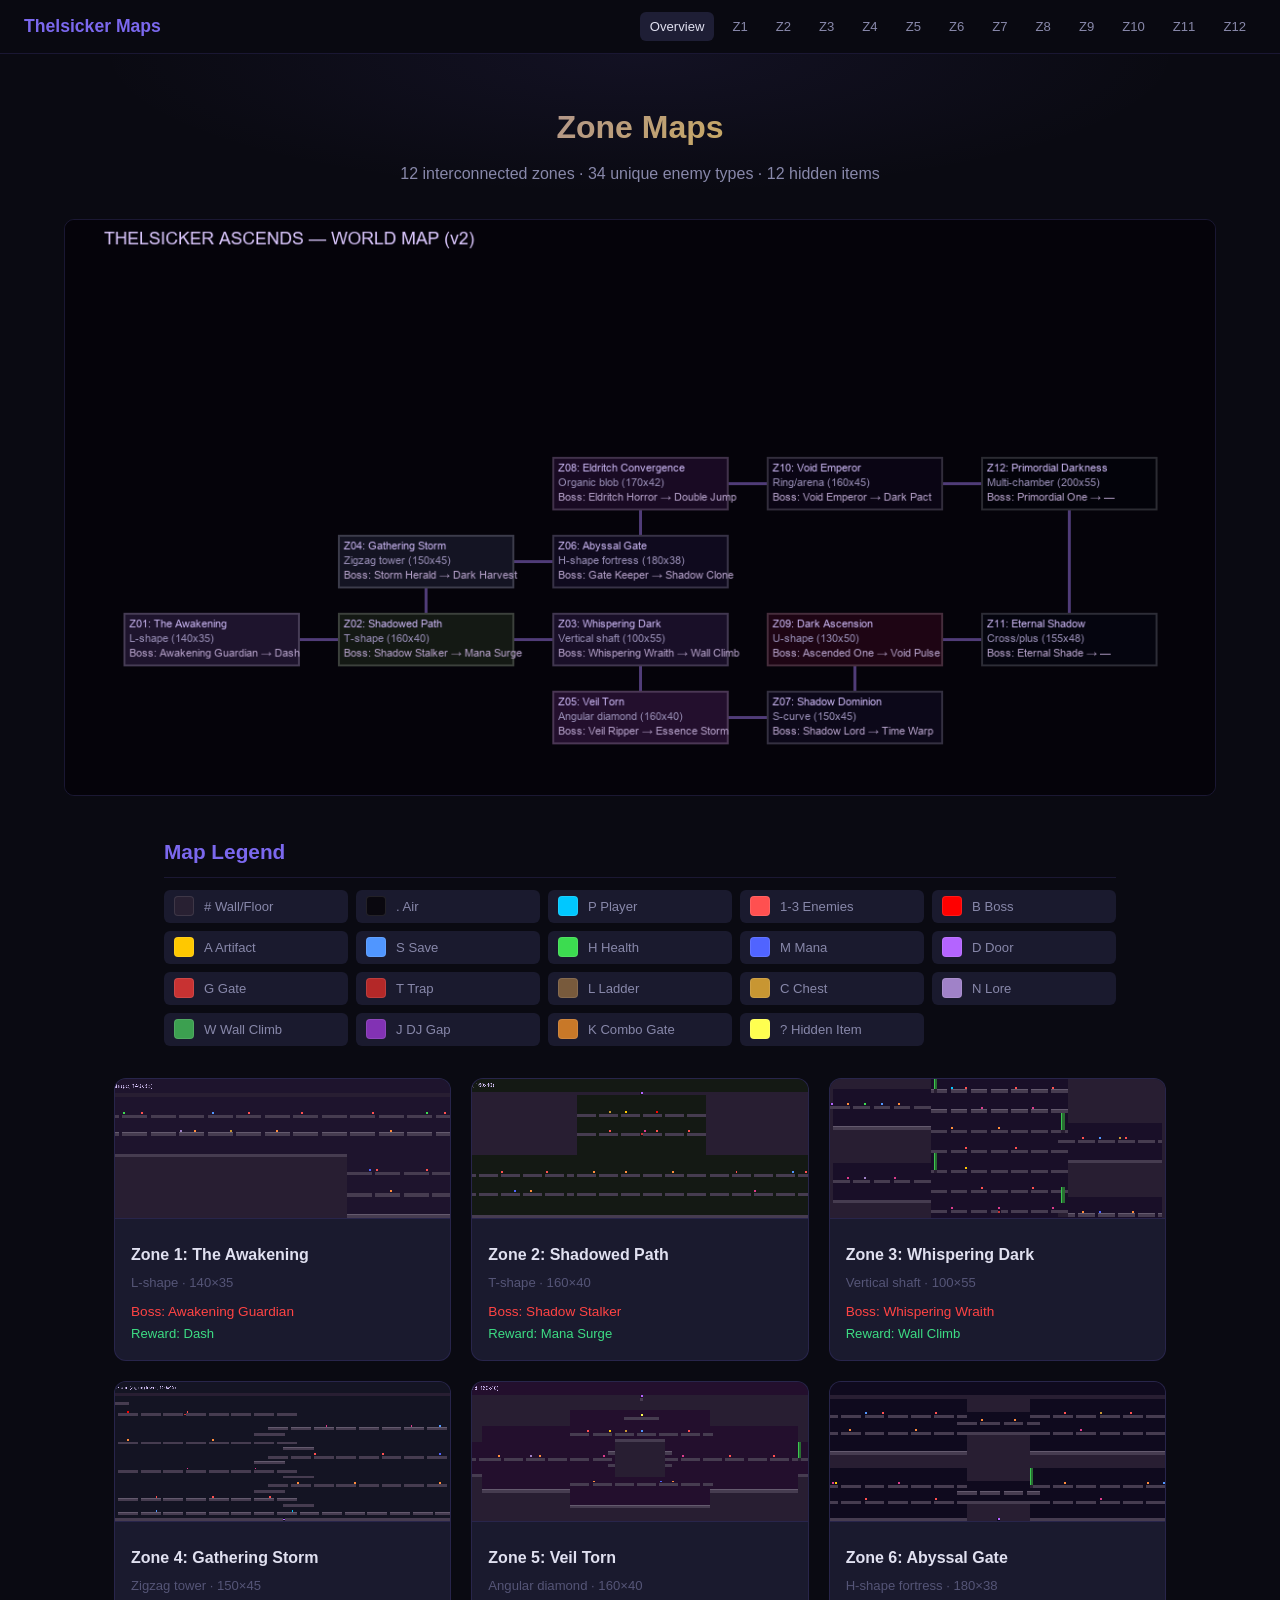
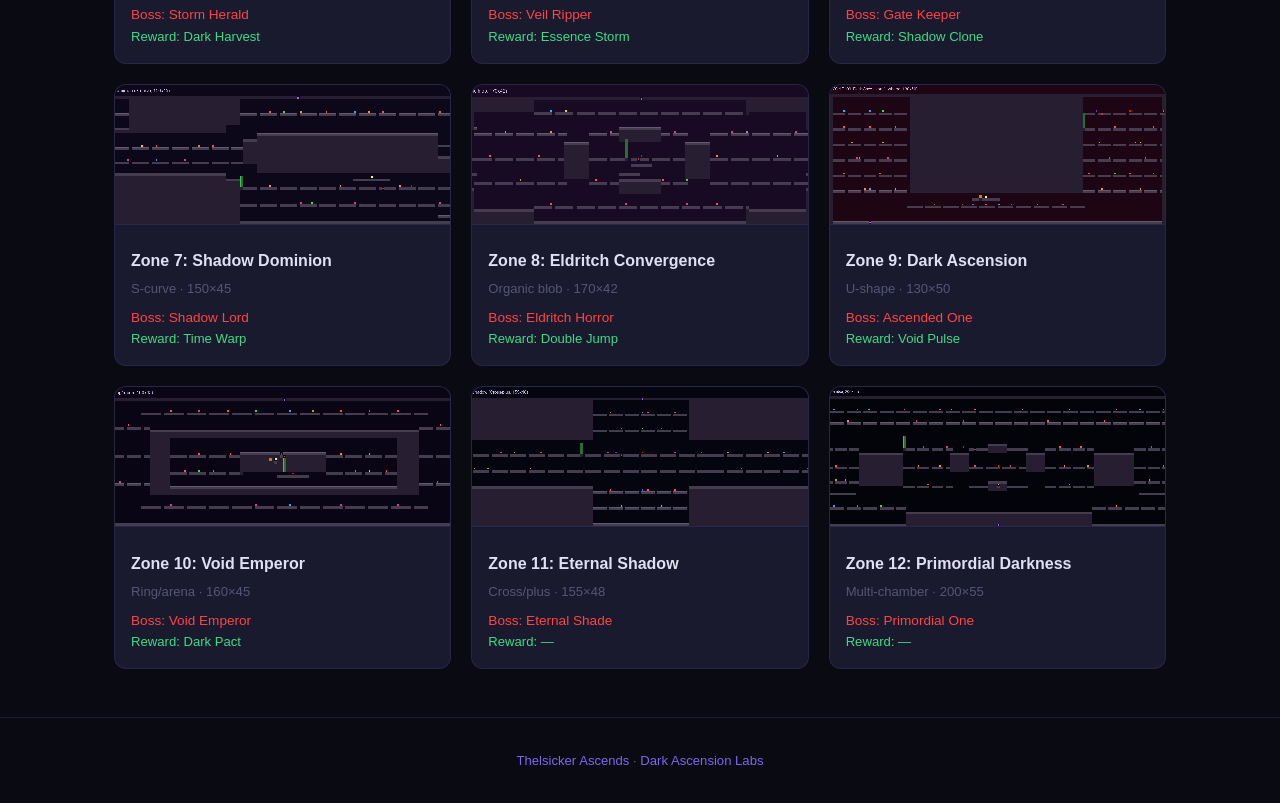
==== maps/index.html @ c5b7d069 "Add 12 zone map pages with redesigned maps - 12 individual zone pages with map images, enemy tables," ====
<!DOCTYPE html>
<html lang="en">
<head>
<meta charset="UTF-8">
<meta name="viewport" content="width=device-width, initial-scale=1.0">
<meta name="robots" content="noindex, nofollow">
<title>Zone Maps — Thelsicker Ascends</title>
<link rel="stylesheet" href="css/maps.css">
</head>
<body>
<header class="nav">
  <a href="index.html" class="nav-logo">Thelsicker Maps</a>
  <div class="nav-links">
<a href="index.html" class="active">Overview</a>
<a href="zone-01-awakening.html">Z1</a>
<a href="zone-02-shadowed-path.html">Z2</a>
<a href="zone-03-whispering-dark.html">Z3</a>
<a href="zone-04-gathering-storm.html">Z4</a>
<a href="zone-05-veil-torn.html">Z5</a>
<a href="zone-06-abyssal-gate.html">Z6</a>
<a href="zone-07-shadow-dominion.html">Z7</a>
<a href="zone-08-eldritch-convergence.html">Z8</a>
<a href="zone-09-dark-ascension.html">Z9</a>
<a href="zone-10-void-emperor.html">Z10</a>
<a href="zone-11-eternal-shadow.html">Z11</a>
<a href="zone-12-primordial-darkness.html">Z12</a>
  </div>
</header>

<div class="page-header">
  <h1>Zone Maps</h1>
  <p class="subtitle">12 interconnected zones &middot; 34 unique enemy types &middot; 12 hidden items</p>
</div>

<section class="world-map-container">
  <img src="images/world-map.png" alt="World Map" loading="lazy">
</section>

<section class="info-section">
  <h2>Map Legend</h2>
  <div class="legend-grid">
<div class="legend-item"><div class="legend-swatch" style="background:#282032"></div><span class="legend-label"># Wall/Floor</span></div>
<div class="legend-item"><div class="legend-swatch" style="background:#0a080f"></div><span class="legend-label">. Air</span></div>
<div class="legend-item"><div class="legend-swatch" style="background:#00c8ff"></div><span class="legend-label">P Player</span></div>
<div class="legend-item"><div class="legend-swatch" style="background:#ff5050"></div><span class="legend-label">1-3 Enemies</span></div>
<div class="legend-item"><div class="legend-swatch" style="background:#ff0000"></div><span class="legend-label">B Boss</span></div>
<div class="legend-item"><div class="legend-swatch" style="background:#ffc800"></div><span class="legend-label">A Artifact</span></div>
<div class="legend-item"><div class="legend-swatch" style="background:#5096ff"></div><span class="legend-label">S Save</span></div>
<div class="legend-item"><div class="legend-swatch" style="background:#3cdc50"></div><span class="legend-label">H Health</span></div>
<div class="legend-item"><div class="legend-swatch" style="background:#5064ff"></div><span class="legend-label">M Mana</span></div>
<div class="legend-item"><div class="legend-swatch" style="background:#b464ff"></div><span class="legend-label">D Door</span></div>
<div class="legend-item"><div class="legend-swatch" style="background:#c83232"></div><span class="legend-label">G Gate</span></div>
<div class="legend-item"><div class="legend-swatch" style="background:#b42828"></div><span class="legend-label">T Trap</span></div>
<div class="legend-item"><div class="legend-swatch" style="background:#785a3c"></div><span class="legend-label">L Ladder</span></div>
<div class="legend-item"><div class="legend-swatch" style="background:#c89632"></div><span class="legend-label">C Chest</span></div>
<div class="legend-item"><div class="legend-swatch" style="background:#a082c8"></div><span class="legend-label">N Lore</span></div>
<div class="legend-item"><div class="legend-swatch" style="background:#3ca050"></div><span class="legend-label">W Wall Climb</span></div>
<div class="legend-item"><div class="legend-swatch" style="background:#8232b4"></div><span class="legend-label">J DJ Gap</span></div>
<div class="legend-item"><div class="legend-swatch" style="background:#c87828"></div><span class="legend-label">K Combo Gate</span></div>
<div class="legend-item"><div class="legend-swatch" style="background:#ffff50"></div><span class="legend-label">? Hidden Item</span></div>
  </div>
</section>

<div class="zone-grid">
<a href="zone-01-awakening.html" class="zone-card">
  <img src="images/zone-01.png" alt="Zone 1" class="zone-card-img" loading="lazy">
  <div class="zone-card-body">
    <h3>Zone 1: The Awakening</h3>
    <p class="zone-shape">L-shape &middot; 140&times;35</p>
    <p class="zone-boss">Boss: Awakening Guardian</p>
    <p class="zone-ability">Reward: Dash</p>
  </div>
</a>
<a href="zone-02-shadowed-path.html" class="zone-card">
  <img src="images/zone-02.png" alt="Zone 2" class="zone-card-img" loading="lazy">
  <div class="zone-card-body">
    <h3>Zone 2: Shadowed Path</h3>
    <p class="zone-shape">T-shape &middot; 160&times;40</p>
    <p class="zone-boss">Boss: Shadow Stalker</p>
    <p class="zone-ability">Reward: Mana Surge</p>
  </div>
</a>
<a href="zone-03-whispering-dark.html" class="zone-card">
  <img src="images/zone-03.png" alt="Zone 3" class="zone-card-img" loading="lazy">
  <div class="zone-card-body">
    <h3>Zone 3: Whispering Dark</h3>
    <p class="zone-shape">Vertical shaft &middot; 100&times;55</p>
    <p class="zone-boss">Boss: Whispering Wraith</p>
    <p class="zone-ability">Reward: Wall Climb</p>
  </div>
</a>
<a href="zone-04-gathering-storm.html" class="zone-card">
  <img src="images/zone-04.png" alt="Zone 4" class="zone-card-img" loading="lazy">
  <div class="zone-card-body">
    <h3>Zone 4: Gathering Storm</h3>
    <p class="zone-shape">Zigzag tower &middot; 150&times;45</p>
    <p class="zone-boss">Boss: Storm Herald</p>
    <p class="zone-ability">Reward: Dark Harvest</p>
  </div>
</a>
<a href="zone-05-veil-torn.html" class="zone-card">
  <img src="images/zone-05.png" alt="Zone 5" class="zone-card-img" loading="lazy">
  <div class="zone-card-body">
    <h3>Zone 5: Veil Torn</h3>
    <p class="zone-shape">Angular diamond &middot; 160&times;40</p>
    <p class="zone-boss">Boss: Veil Ripper</p>
    <p class="zone-ability">Reward: Essence Storm</p>
  </div>
</a>
<a href="zone-06-abyssal-gate.html" class="zone-card">
  <img src="images/zone-06.png" alt="Zone 6" class="zone-card-img" loading="lazy">
  <div class="zone-card-body">
    <h3>Zone 6: Abyssal Gate</h3>
    <p class="zone-shape">H-shape fortress &middot; 180&times;38</p>
    <p class="zone-boss">Boss: Gate Keeper</p>
    <p class="zone-ability">Reward: Shadow Clone</p>
  </div>
</a>
<a href="zone-07-shadow-dominion.html" class="zone-card">
  <img src="images/zone-07.png" alt="Zone 7" class="zone-card-img" loading="lazy">
  <div class="zone-card-body">
    <h3>Zone 7: Shadow Dominion</h3>
    <p class="zone-shape">S-curve &middot; 150&times;45</p>
    <p class="zone-boss">Boss: Shadow Lord</p>
    <p class="zone-ability">Reward: Time Warp</p>
  </div>
</a>
<a href="zone-08-eldritch-convergence.html" class="zone-card">
  <img src="images/zone-08.png" alt="Zone 8" class="zone-card-img" loading="lazy">
  <div class="zone-card-body">
    <h3>Zone 8: Eldritch Convergence</h3>
    <p class="zone-shape">Organic blob &middot; 170&times;42</p>
    <p class="zone-boss">Boss: Eldritch Horror</p>
    <p class="zone-ability">Reward: Double Jump</p>
  </div>
</a>
<a href="zone-09-dark-ascension.html" class="zone-card">
  <img src="images/zone-09.png" alt="Zone 9" class="zone-card-img" loading="lazy">
  <div class="zone-card-body">
    <h3>Zone 9: Dark Ascension</h3>
    <p class="zone-shape">U-shape &middot; 130&times;50</p>
    <p class="zone-boss">Boss: Ascended One</p>
    <p class="zone-ability">Reward: Void Pulse</p>
  </div>
</a>
<a href="zone-10-void-emperor.html" class="zone-card">
  <img src="images/zone-10.png" alt="Zone 10" class="zone-card-img" loading="lazy">
  <div class="zone-card-body">
    <h3>Zone 10: Void Emperor</h3>
    <p class="zone-shape">Ring/arena &middot; 160&times;45</p>
    <p class="zone-boss">Boss: Void Emperor</p>
    <p class="zone-ability">Reward: Dark Pact</p>
  </div>
</a>
<a href="zone-11-eternal-shadow.html" class="zone-card">
  <img src="images/zone-11.png" alt="Zone 11" class="zone-card-img" loading="lazy">
  <div class="zone-card-body">
    <h3>Zone 11: Eternal Shadow</h3>
    <p class="zone-shape">Cross/plus &middot; 155&times;48</p>
    <p class="zone-boss">Boss: Eternal Shade</p>
    <p class="zone-ability">Reward: —</p>
  </div>
</a>
<a href="zone-12-primordial-darkness.html" class="zone-card">
  <img src="images/zone-12.png" alt="Zone 12" class="zone-card-img" loading="lazy">
  <div class="zone-card-body">
    <h3>Zone 12: Primordial Darkness</h3>
    <p class="zone-shape">Multi-chamber &middot; 200&times;55</p>
    <p class="zone-boss">Boss: Primordial One</p>
    <p class="zone-ability">Reward: —</p>
  </div>
</a>
</div>

<footer class="footer">
  <p><a href="https://thelsickerascends.com">Thelsicker Ascends</a> &middot; <a href="https://darkascensionlabs.com">Dark Ascension Labs</a></p>
</footer>
</body>
</html>
---- maps/css/maps.css ----
/* Thelsicker Ascends — Zone Map Pages */

:root {
  --bg-darkest: #0a0a12;
  --bg-dark: #12121f;
  --bg-panel: #1a1a2e;
  --bg-card: #1e1e35;
  --accent-purple: #7b68ee;
  --accent-violet: #9b30ff;
  --accent-blue: #4a6cf7;
  --accent-gold: #ffd700;
  --accent-green: #3ddc84;
  --accent-cyan: #00d4ff;
  --accent-red: #ff4444;
  --text-primary: #e0e0f0;
  --text-secondary: #8888aa;
  --text-muted: #555577;
  --border-subtle: rgba(123, 104, 238, 0.15);
  --glow-purple: rgba(123, 104, 238, 0.3);
}

* { margin: 0; padding: 0; box-sizing: border-box; }
html { scroll-behavior: smooth; }

body {
  font-family: 'Segoe UI', -apple-system, BlinkMacSystemFont, 'Helvetica Neue', Arial, sans-serif;
  background: var(--bg-darkest);
  color: var(--text-primary);
  line-height: 1.6;
  overflow-x: hidden;
}

/* ── NAV ── */
.nav {
  position: sticky;
  top: 0;
  z-index: 100;
  background: rgba(10, 10, 18, 0.92);
  backdrop-filter: blur(12px);
  border-bottom: 1px solid var(--border-subtle);
  padding: 12px 24px;
  display: flex;
  align-items: center;
  justify-content: space-between;
  gap: 16px;
}
.nav-logo {
  color: var(--accent-purple);
  font-weight: 700;
  font-size: 1.1rem;
  text-decoration: none;
}
.nav-links {
  display: flex;
  gap: 8px;
  flex-wrap: wrap;
}
.nav-links a {
  color: var(--text-secondary);
  text-decoration: none;
  font-size: 0.82rem;
  padding: 4px 10px;
  border-radius: 6px;
  transition: all 0.2s;
}
.nav-links a:hover,
.nav-links a.active {
  color: var(--text-primary);
  background: var(--bg-card);
}

/* ── PAGE HEADER ── */
.page-header {
  padding: 48px 24px 32px;
  text-align: center;
  background: radial-gradient(ellipse at center top, rgba(123, 104, 238, 0.08), transparent 60%);
}
.page-header h1 {
  font-size: 2rem;
  background: linear-gradient(135deg, var(--accent-purple), var(--accent-gold));
  -webkit-background-clip: text;
  background-clip: text;
  -webkit-text-fill-color: transparent;
  margin-bottom: 8px;
}
.page-header .subtitle {
  color: var(--text-secondary);
  font-size: 1rem;
}

/* ── ZONE META ── */
.zone-meta {
  max-width: 1000px;
  margin: 0 auto;
  padding: 0 24px 24px;
  display: grid;
  grid-template-columns: repeat(auto-fit, minmax(200px, 1fr));
  gap: 16px;
}
.meta-card {
  background: var(--bg-panel);
  border: 1px solid var(--border-subtle);
  border-radius: 10px;
  padding: 16px;
}
.meta-card h3 {
  font-size: 0.85rem;
  color: var(--text-muted);
  text-transform: uppercase;
  letter-spacing: 0.08em;
  margin-bottom: 8px;
}
.meta-card p, .meta-card span {
  color: var(--text-primary);
  font-size: 0.95rem;
}
.ability-tag {
  display: inline-block;
  padding: 2px 10px;
  border-radius: 12px;
  font-size: 0.82rem;
  font-weight: 600;
}
.ability-movement {
  background: rgba(61, 220, 132, 0.15);
  color: var(--accent-green);
  border: 1px solid rgba(61, 220, 132, 0.3);
}
.ability-spell {
  background: rgba(123, 104, 238, 0.15);
  color: var(--accent-purple);
  border: 1px solid rgba(123, 104, 238, 0.3);
}

/* ── MAP IMAGE ── */
.map-container {
  max-width: 1200px;
  margin: 0 auto 32px;
  padding: 0 24px;
}
.map-scroll {
  overflow-x: auto;
  -webkit-overflow-scrolling: touch;
  border: 1px solid var(--border-subtle);
  border-radius: 10px;
  background: var(--bg-dark);
  padding: 12px;
}
.map-scroll img {
  display: block;
  image-rendering: pixelated;
  min-width: 100%;
  height: auto;
}

/* ── TABLES ── */
.info-section {
  max-width: 1000px;
  margin: 0 auto 32px;
  padding: 0 24px;
}
.info-section h2 {
  font-size: 1.3rem;
  color: var(--accent-purple);
  margin-bottom: 12px;
  padding-bottom: 8px;
  border-bottom: 1px solid var(--border-subtle);
}
.data-table {
  width: 100%;
  border-collapse: collapse;
  font-size: 0.9rem;
}
.data-table th {
  text-align: left;
  padding: 10px 12px;
  background: var(--bg-panel);
  color: var(--text-secondary);
  font-weight: 600;
  font-size: 0.8rem;
  text-transform: uppercase;
  letter-spacing: 0.05em;
  border-bottom: 1px solid var(--border-subtle);
}
.data-table td {
  padding: 10px 12px;
  border-bottom: 1px solid rgba(123, 104, 238, 0.08);
  color: var(--text-primary);
}
.data-table tr:hover td {
  background: rgba(123, 104, 238, 0.04);
}
.hp-badge {
  display: inline-block;
  padding: 2px 8px;
  border-radius: 10px;
  font-size: 0.8rem;
  font-weight: 600;
  background: rgba(255, 68, 68, 0.12);
  color: var(--accent-red);
}

/* ── HIDDEN ITEMS ── */
.hidden-list {
  list-style: none;
  display: flex;
  flex-direction: column;
  gap: 10px;
}
.hidden-list li {
  background: var(--bg-panel);
  border: 1px solid var(--border-subtle);
  border-radius: 8px;
  padding: 12px 16px;
  display: flex;
  justify-content: space-between;
  align-items: center;
  flex-wrap: wrap;
  gap: 8px;
}
.hidden-requires {
  color: var(--accent-gold);
  font-size: 0.85rem;
}
.hidden-buff {
  color: var(--accent-green);
  font-weight: 600;
}

/* ── ZONE NAV (prev/next) ── */
.zone-nav {
  max-width: 1000px;
  margin: 0 auto 48px;
  padding: 0 24px;
  display: flex;
  justify-content: space-between;
  gap: 16px;
}
.zone-nav a {
  display: inline-flex;
  align-items: center;
  gap: 8px;
  color: var(--accent-purple);
  text-decoration: none;
  padding: 10px 18px;
  border: 1px solid var(--border-subtle);
  border-radius: 8px;
  font-size: 0.9rem;
  transition: all 0.2s;
}
.zone-nav a:hover {
  background: var(--bg-card);
  border-color: var(--accent-purple);
}

/* ── ZONE GRID (index page) ── */
.zone-grid {
  max-width: 1100px;
  margin: 0 auto 48px;
  padding: 0 24px;
  display: grid;
  grid-template-columns: repeat(auto-fill, minmax(300px, 1fr));
  gap: 20px;
}
.zone-card {
  background: var(--bg-panel);
  border: 1px solid var(--border-subtle);
  border-radius: 12px;
  overflow: hidden;
  transition: transform 0.2s, box-shadow 0.2s;
  text-decoration: none;
  color: inherit;
  display: block;
}
.zone-card:hover {
  transform: translateY(-3px);
  box-shadow: 0 8px 24px rgba(123, 104, 238, 0.15);
}
.zone-card-img {
  width: 100%;
  height: 140px;
  object-fit: cover;
  object-position: center;
  image-rendering: pixelated;
  border-bottom: 1px solid var(--border-subtle);
}
.zone-card-body {
  padding: 16px;
}
.zone-card-body h3 {
  font-size: 1rem;
  color: var(--text-primary);
  margin-bottom: 4px;
}
.zone-card-body .zone-shape {
  font-size: 0.82rem;
  color: var(--text-muted);
  margin-bottom: 8px;
}
.zone-card-body .zone-boss {
  font-size: 0.85rem;
  color: var(--accent-red);
}
.zone-card-body .zone-ability {
  font-size: 0.82rem;
  color: var(--accent-green);
}

/* ── LEGEND ── */
.legend-grid {
  display: grid;
  grid-template-columns: repeat(auto-fill, minmax(180px, 1fr));
  gap: 8px;
}
.legend-item {
  display: flex;
  align-items: center;
  gap: 10px;
  padding: 6px 10px;
  border-radius: 6px;
  background: var(--bg-panel);
}
.legend-swatch {
  width: 20px;
  height: 20px;
  border-radius: 4px;
  border: 1px solid rgba(255,255,255,0.1);
  flex-shrink: 0;
}
.legend-label {
  font-size: 0.82rem;
  color: var(--text-secondary);
}

/* ── WORLD MAP ── */
.world-map-container {
  max-width: 1200px;
  margin: 0 auto 32px;
  padding: 0 24px;
}
.world-map-container img {
  width: 100%;
  height: auto;
  border-radius: 10px;
  border: 1px solid var(--border-subtle);
}

/* ── FOOTER ── */
.footer {
  text-align: center;
  padding: 32px 24px;
  color: var(--text-muted);
  font-size: 0.82rem;
  border-top: 1px solid var(--border-subtle);
}
.footer a {
  color: var(--accent-purple);
  text-decoration: none;
}

/* ── RESPONSIVE ── */
@media (max-width: 768px) {
  .page-header h1 { font-size: 1.5rem; }
  .nav-links { gap: 4px; }
  .nav-links a { font-size: 0.75rem; padding: 3px 7px; }
  .zone-meta { grid-template-columns: 1fr 1fr; }
  .zone-grid { grid-template-columns: 1fr; }
  .zone-nav { flex-direction: column; }
  .data-table { font-size: 0.82rem; }
  .data-table th, .data-table td { padding: 8px; }
}
@media (max-width: 480px) {
  .zone-meta { grid-template-columns: 1fr; }
  .nav { padding: 10px 16px; }
  .page-header { padding: 32px 16px 24px; }
}
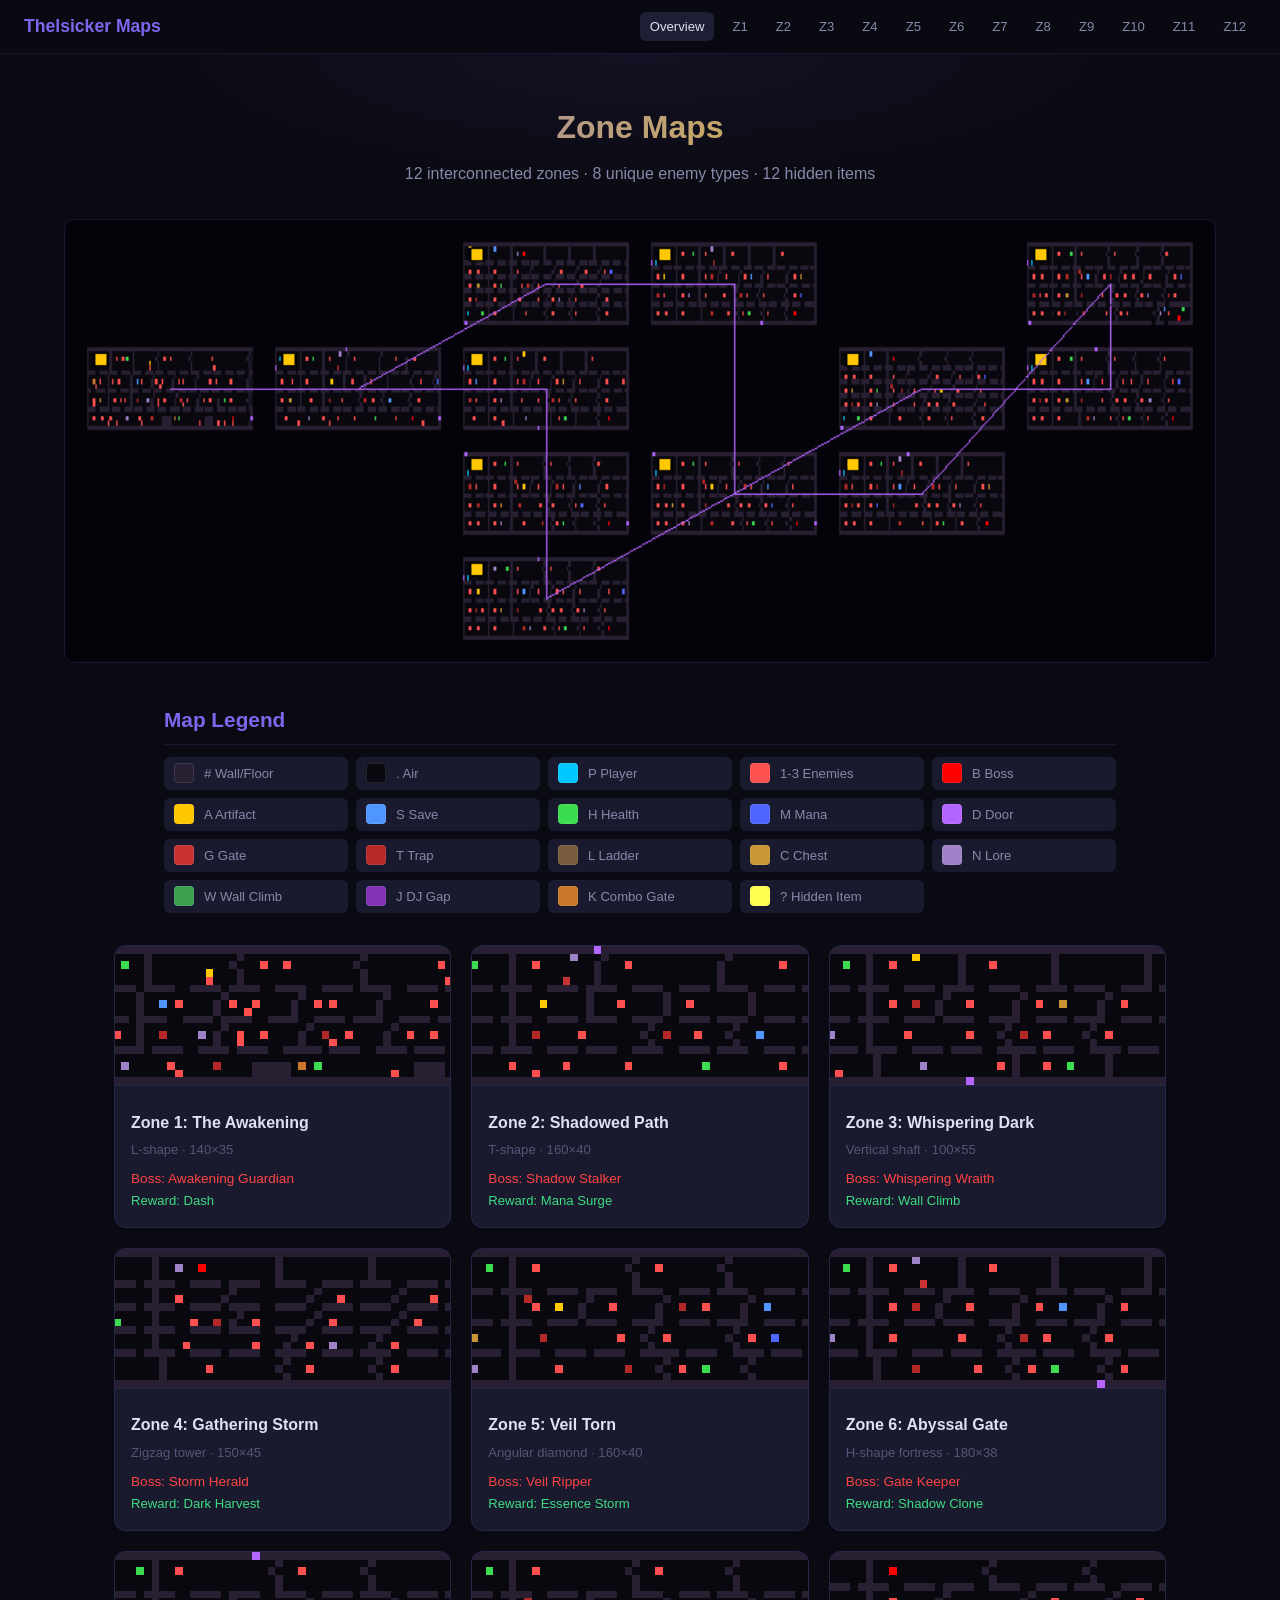
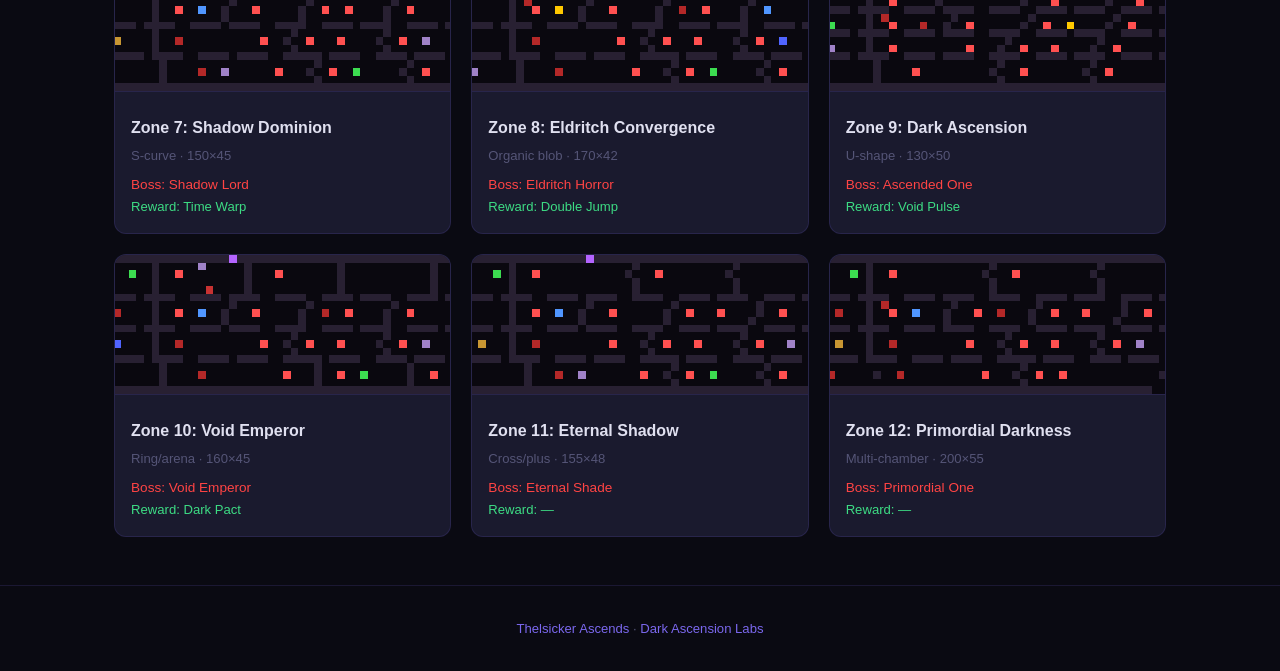
==== commit a5c6ffeb: "Update website with current game features and zone data - Features: add directional attacks, pogo bo" ====
--- a/maps/index.html
+++ b/maps/index.html
@@ -29,7 +29,7 @@
 
 <div class="page-header">
   <h1>Zone Maps</h1>
-  <p class="subtitle">12 interconnected zones &middot; 34 unique enemy types &middot; 12 hidden items</p>
+  <p class="subtitle">12 interconnected zones &middot; 8 unique enemy types &middot; 12 hidden items</p>
 </div>
 
 <section class="world-map-container">
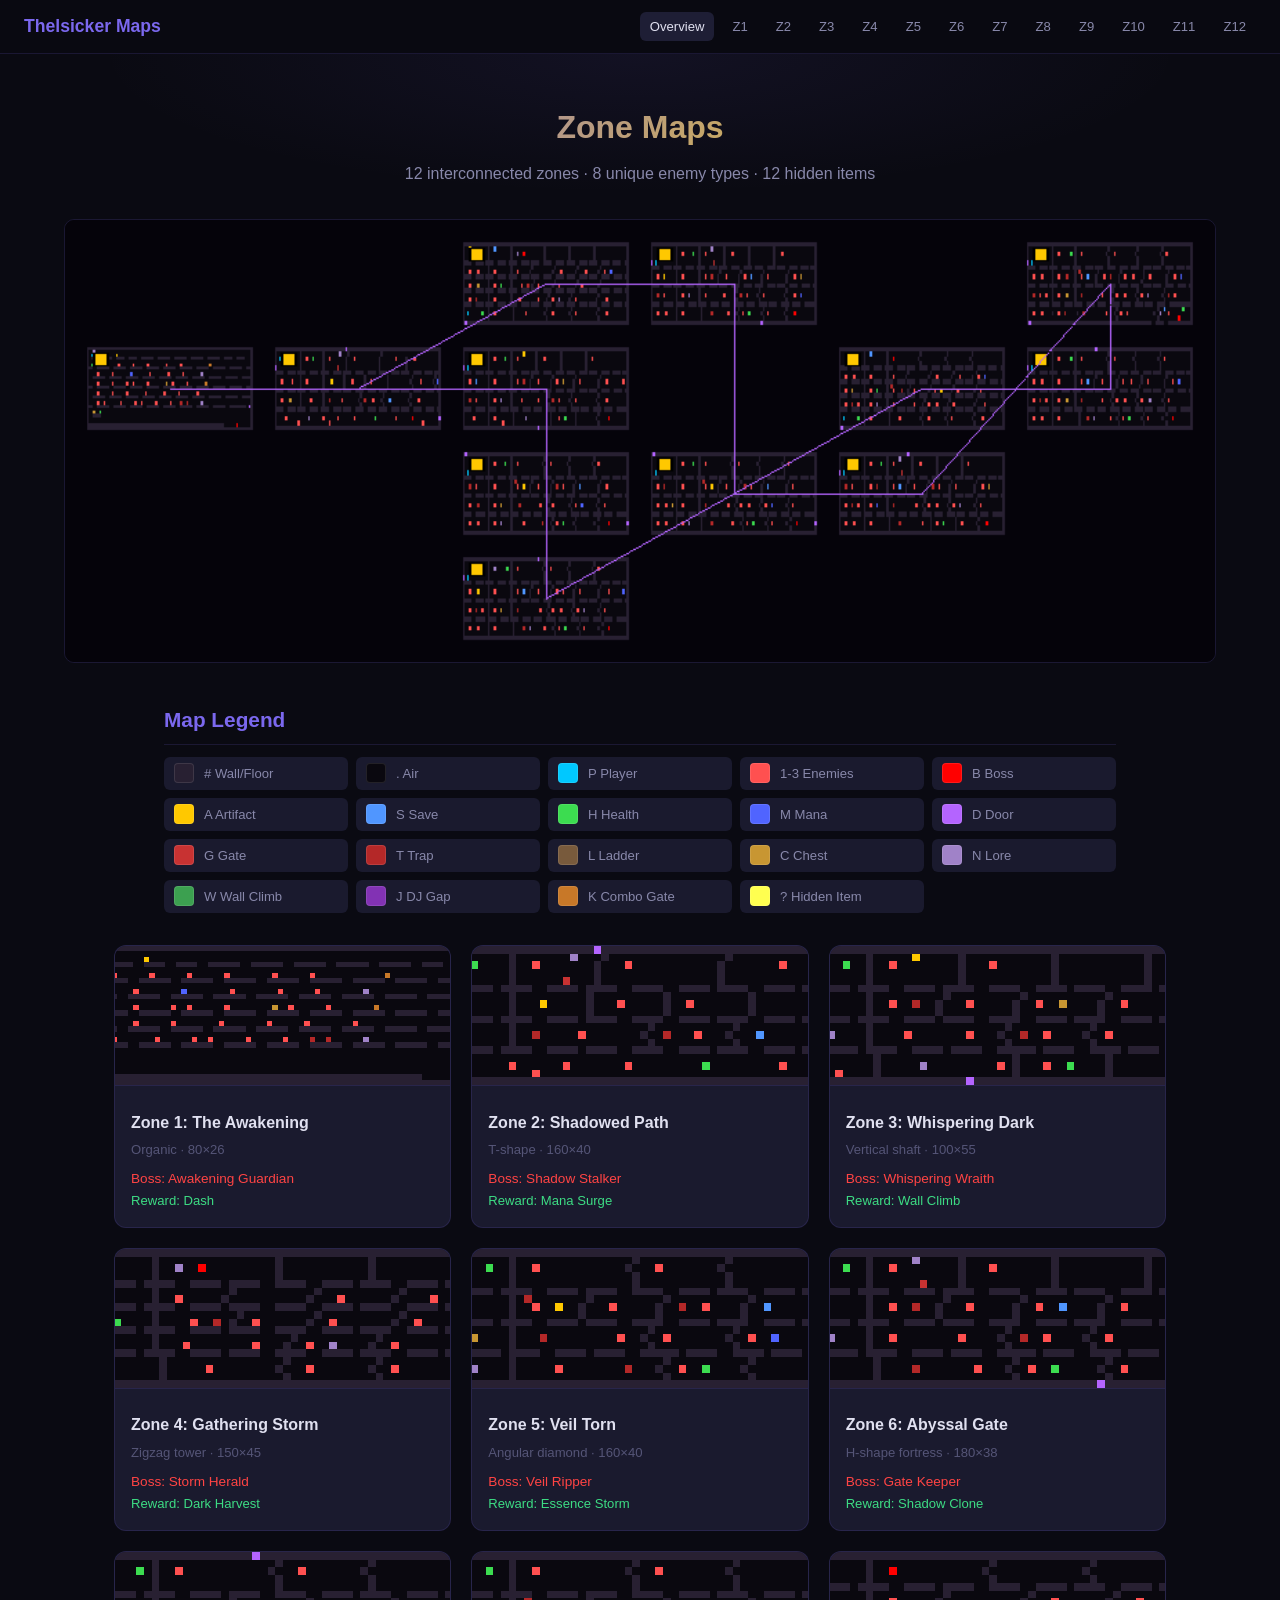
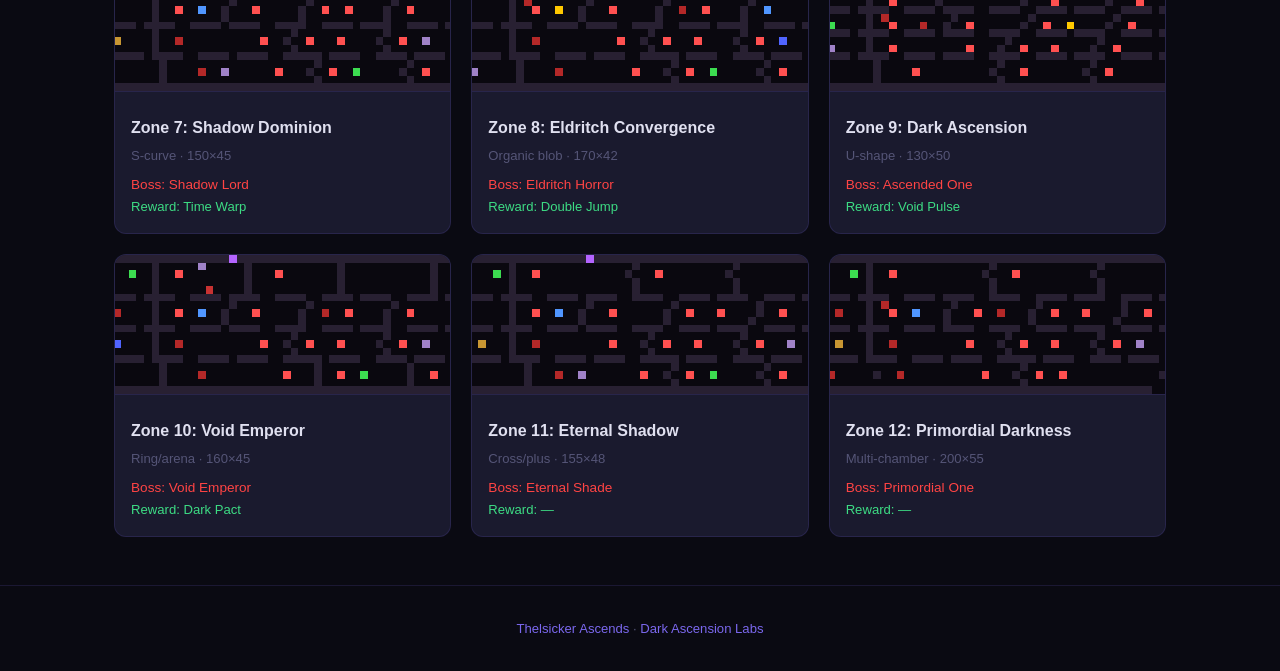
==== commit f30c9a16: "Update enemy sprites, zone gallery, and map images - Replace Cave Bat and Fungal Spitter emoji place" ====
--- a/maps/index.html
+++ b/maps/index.html
@@ -66,7 +66,7 @@
   <img src="images/zone-01.png" alt="Zone 1" class="zone-card-img" loading="lazy">
   <div class="zone-card-body">
     <h3>Zone 1: The Awakening</h3>
-    <p class="zone-shape">L-shape &middot; 140&times;35</p>
+    <p class="zone-shape">Organic &middot; 80&times;26</p>
     <p class="zone-boss">Boss: Awakening Guardian</p>
     <p class="zone-ability">Reward: Dash</p>
   </div>
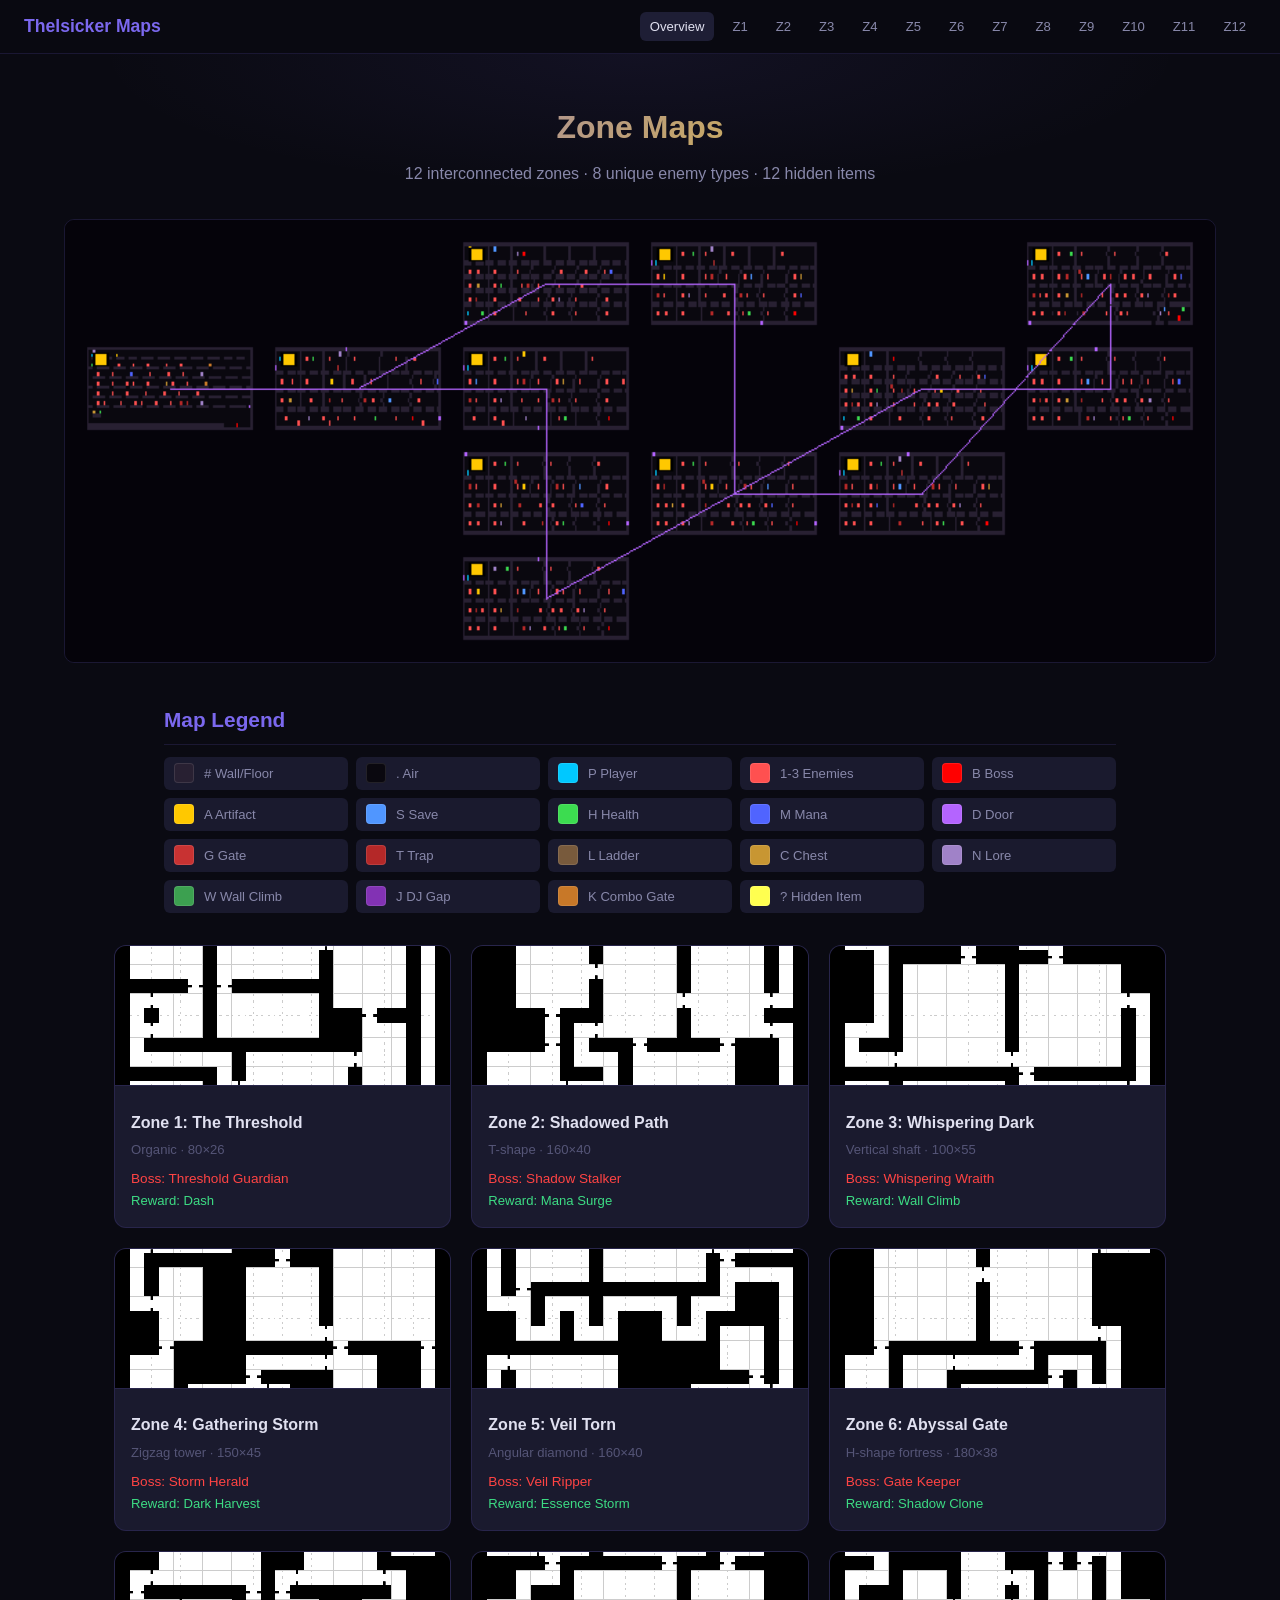
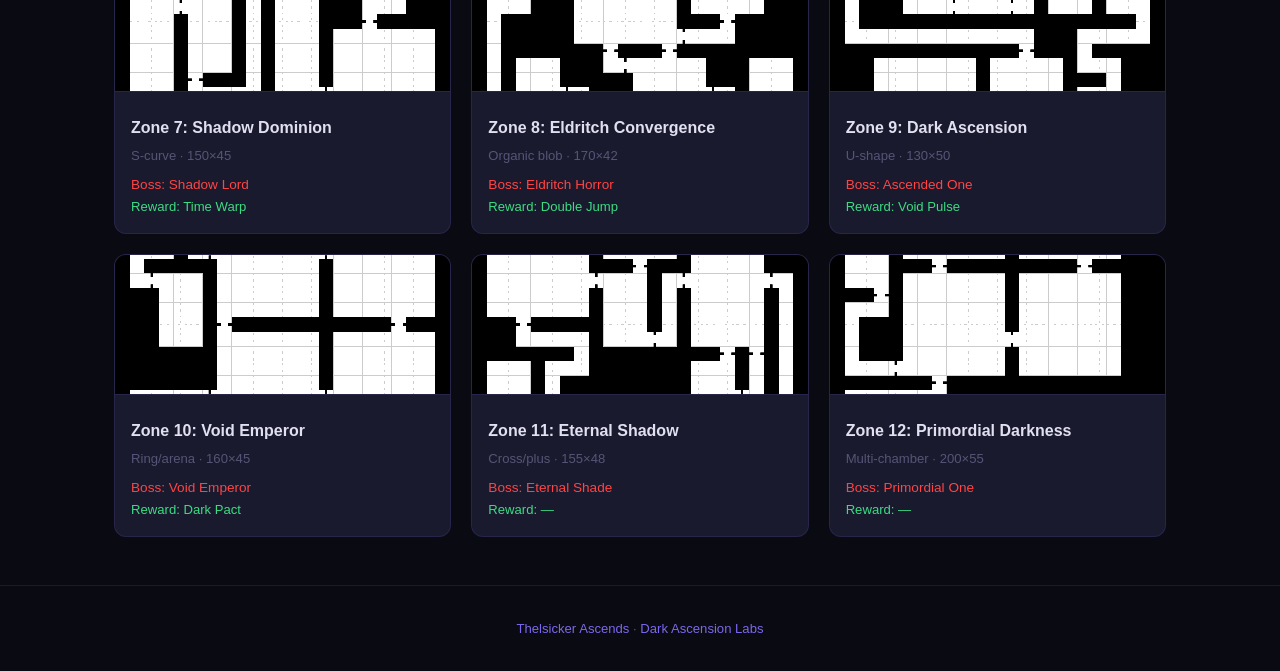
==== commit 7229e7d4: "Update lore: Spire of Ascension narrative Rewrite story from "falling into a pit" to dark wizard ent" ====
--- a/maps/index.html
+++ b/maps/index.html
@@ -12,7 +12,7 @@
   <a href="index.html" class="nav-logo">Thelsicker Maps</a>
   <div class="nav-links">
 <a href="index.html" class="active">Overview</a>
-<a href="zone-01-awakening.html">Z1</a>
+<a href="zone-01-threshold.html">Z1</a>
 <a href="zone-02-shadowed-path.html">Z2</a>
 <a href="zone-03-whispering-dark.html">Z3</a>
 <a href="zone-04-gathering-storm.html">Z4</a>
@@ -62,12 +62,12 @@
 </section>
 
 <div class="zone-grid">
-<a href="zone-01-awakening.html" class="zone-card">
+<a href="zone-01-threshold.html" class="zone-card">
   <img src="images/zone-01.png" alt="Zone 1" class="zone-card-img" loading="lazy">
   <div class="zone-card-body">
-    <h3>Zone 1: The Awakening</h3>
+    <h3>Zone 1: The Threshold</h3>
     <p class="zone-shape">Organic &middot; 80&times;26</p>
-    <p class="zone-boss">Boss: Awakening Guardian</p>
+    <p class="zone-boss">Boss: Threshold Guardian</p>
     <p class="zone-ability">Reward: Dash</p>
   </div>
 </a>
